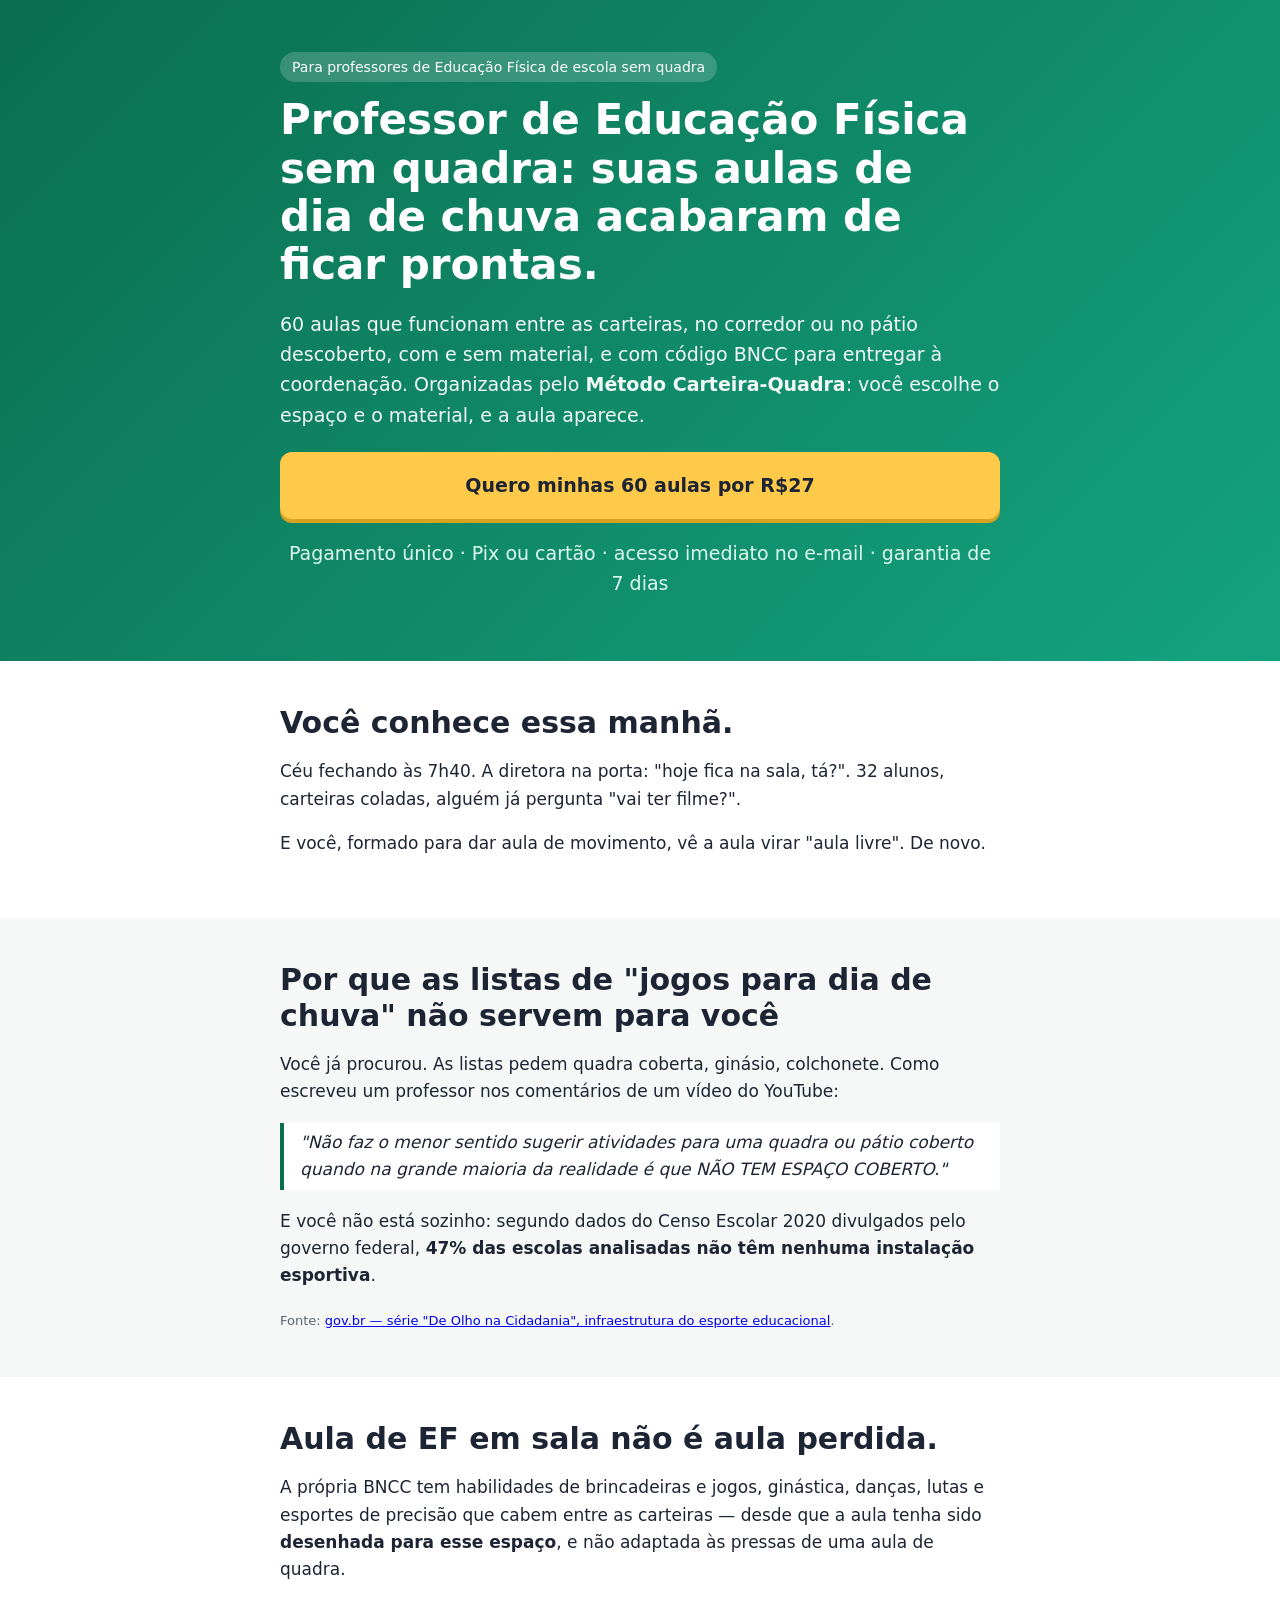
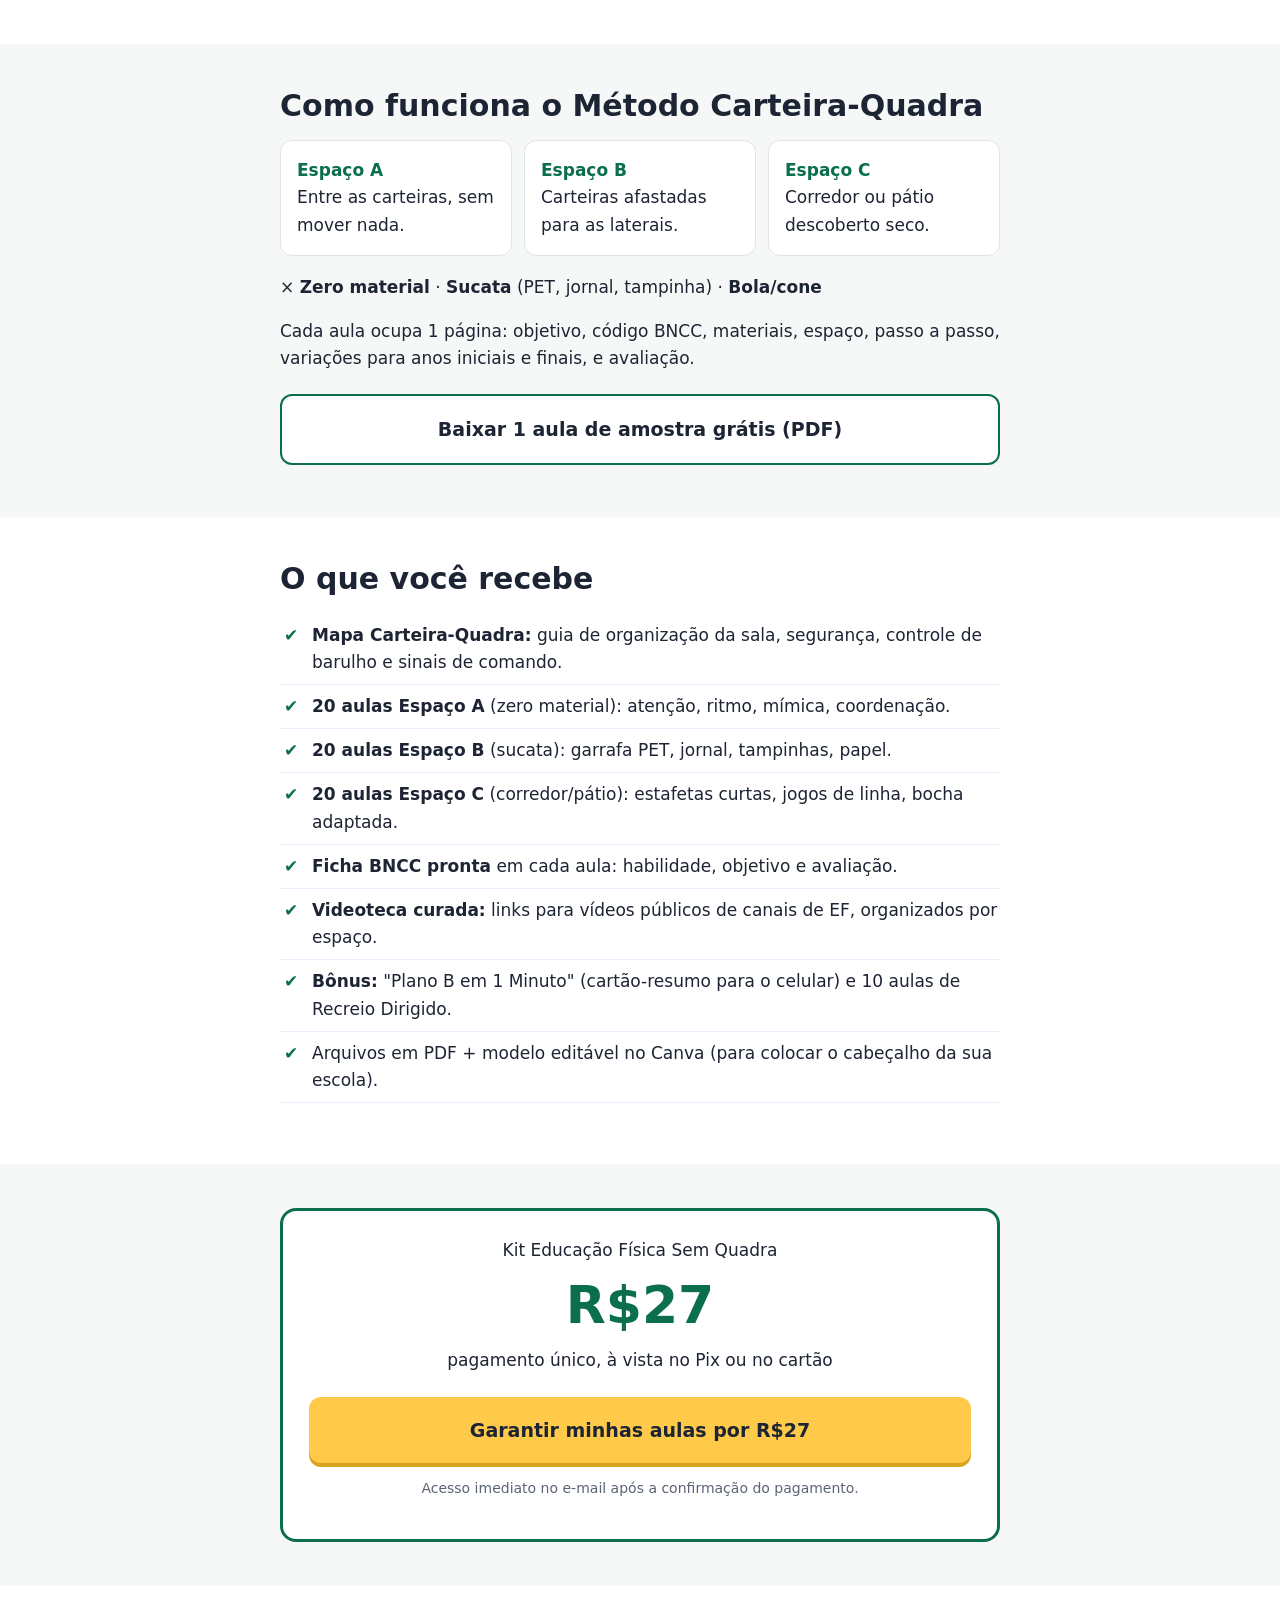
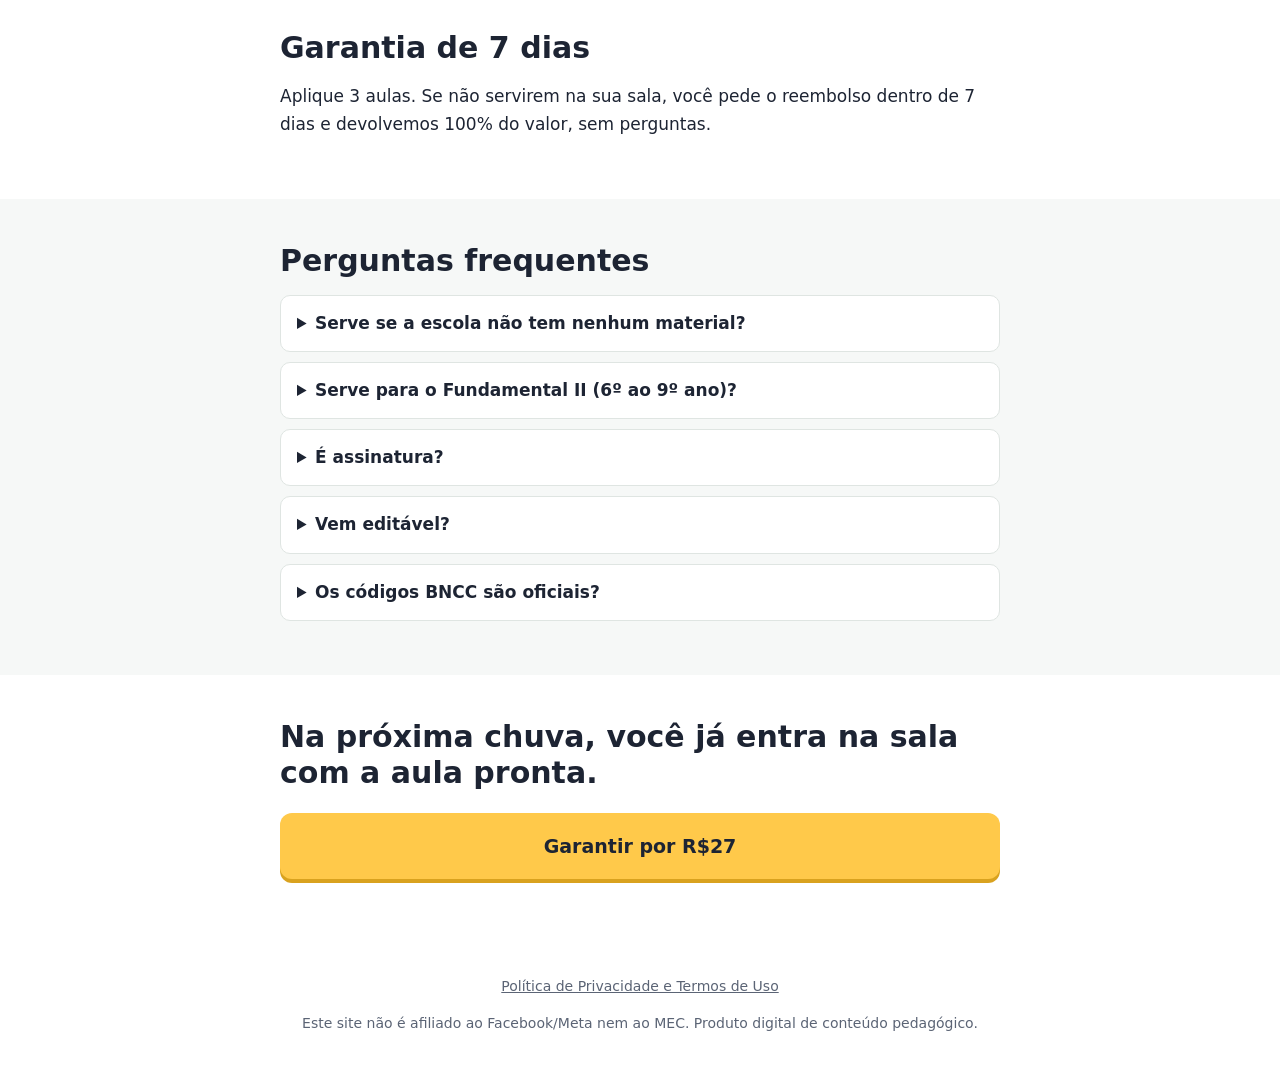
==== index.html @ 14338e85 "Página de vendas EF Sem Quadra" ====
<!doctype html>
<html lang="pt-BR">
<head>
<meta charset="utf-8">
<meta name="viewport" content="width=device-width,initial-scale=1">
<title>Educação Física Sem Quadra — 60 aulas prontas para sala e dia de chuva</title>
<meta name="description" content="Aulas de Educação Física que funcionam entre as carteiras, no corredor ou no pátio, com código BNCC. Método Carteira-Quadra. R$27.">
<meta property="og:title" content="Educação Física Sem Quadra — aulas prontas para dia de chuva">
<meta property="og:description" content="60 aulas que funcionam entre as carteiras, com código BNCC. R$27.">
<link rel="stylesheet" href="assets/style.css">
<!--
  ===== META PIXEL (PLACEHOLDER) =====
  Substitua SEU_PIXEL_ID pelo ID do seu pixel e remova os marcadores de comentário.
<script>
!function(f,b,e,v,n,t,s){if(f.fbq)return;n=f.fbq=function(){n.callMethod?
n.callMethod.apply(n,arguments):n.queue.push(arguments)};if(!f._fbq)f._fbq=n;
n.push=n;n.loaded=!0;n.version='2.0';n.queue=[];t=b.createElement(e);t.async=!0;
t.src=v;s=b.getElementsByTagName(e)[0];s.parentNode.insertBefore(t,s)}(window,
document,'script','https://connect.facebook.net/en_US/fbevents.js');
fbq('init','SEU_PIXEL_ID');fbq('track','PageView');
document.addEventListener('click',function(e){var a=e.target.closest('a.btn');if(a)fbq('track','InitiateCheckout',{value:27,currency:'BRL'});});
</script>
<noscript><img height="1" width="1" style="display:none" src="https://www.facebook.com/tr?id=SEU_PIXEL_ID&ev=PageView&noscript=1"/></noscript>
  ===== FIM META PIXEL =====
-->
</head>
<body>
<!-- CHECKOUT_URL: troque TODOS os href="CHECKOUT_URL" pelo link do checkout (Kiwify/Hotmart) -->
<header class="hero"><div class="w">
<span class="kick">Para professores de Educação Física de escola sem quadra</span>
<h1>Professor de Educação Física sem quadra: suas aulas de dia de chuva acabaram de ficar prontas.</h1>
<p>60 aulas que funcionam entre as carteiras, no corredor ou no pátio descoberto, com e sem material, e com código BNCC para entregar à coordenação. Organizadas pelo <b>Método Carteira-Quadra</b>: você escolhe o espaço e o material, e a aula aparece.</p>
<a class="btn" href="CHECKOUT_URL">Quero minhas 60 aulas por R$27</a>
<p class="note">Pagamento único · Pix ou cartão · acesso imediato no e-mail · garantia de 7 dias</p>
</div></header>

<section><div class="w">
<h2>Você conhece essa manhã.</h2>
<p>Céu fechando às 7h40. A diretora na porta: "hoje fica na sala, tá?". 32 alunos, carteiras coladas, alguém já pergunta "vai ter filme?".</p>
<p>E você, formado para dar aula de movimento, vê a aula virar "aula livre". De novo.</p>
</div></section>

<section class="alt"><div class="w">
<h2>Por que as listas de "jogos para dia de chuva" não servem para você</h2>
<p>Você já procurou. As listas pedem quadra coberta, ginásio, colchonete. Como escreveu um professor nos comentários de um vídeo do YouTube:</p>
<blockquote>"Não faz o menor sentido sugerir atividades para uma quadra ou pátio coberto quando na grande maioria da realidade é que NÃO TEM ESPAÇO COBERTO."</blockquote>
<p>E você não está sozinho: segundo dados do Censo Escolar 2020 divulgados pelo governo federal, <b>47% das escolas analisadas não têm nenhuma instalação esportiva</b>.</p>
<small class="src">Fonte: <a href="https://www.gov.br/mds/pt-br/noticias-e-conteudos/esporte/noticias_esporte/setimo-volume-da-serie-de-olho-na-cidadania-retrata-infraestrutura-do-esporte-educacional" rel="noopener" target="_blank">gov.br — série "De Olho na Cidadania", infraestrutura do esporte educacional</a>.</small>
</div></section>

<section><div class="w">
<h2>Aula de EF em sala não é aula perdida.</h2>
<p>A própria BNCC tem habilidades de brincadeiras e jogos, ginástica, danças, lutas e esportes de precisão que cabem entre as carteiras — desde que a aula tenha sido <b>desenhada para esse espaço</b>, e não adaptada às pressas de uma aula de quadra.</p>
</div></section>

<section class="alt"><div class="w">
<h2>Como funciona o Método Carteira-Quadra</h2>
<div class="grid">
<div class="card"><b>Espaço A</b><br>Entre as carteiras, sem mover nada.</div>
<div class="card"><b>Espaço B</b><br>Carteiras afastadas para as laterais.</div>
<div class="card"><b>Espaço C</b><br>Corredor ou pátio descoberto seco.</div>
</div>
<p style="margin-top:18px">× <b>Zero material</b> · <b>Sucata</b> (PET, jornal, tampinha) · <b>Bola/cone</b></p>
<p>Cada aula ocupa 1 página: objetivo, código BNCC, materiais, espaço, passo a passo, variações para anos iniciais e finais, e avaliação.</p>
<a class="btn" href="assets/amostra-aula-semaforo-silencioso.pdf" style="background:#fff;border:2px solid var(--g);box-shadow:none">Baixar 1 aula de amostra grátis (PDF)</a>
</div></section>

<section><div class="w">
<h2>O que você recebe</h2>
<ul class="chk">
<li><b>Mapa Carteira-Quadra:</b> guia de organização da sala, segurança, controle de barulho e sinais de comando.</li>
<li><b>20 aulas Espaço A</b> (zero material): atenção, ritmo, mímica, coordenação.</li>
<li><b>20 aulas Espaço B</b> (sucata): garrafa PET, jornal, tampinhas, papel.</li>
<li><b>20 aulas Espaço C</b> (corredor/pátio): estafetas curtas, jogos de linha, bocha adaptada.</li>
<li><b>Ficha BNCC pronta</b> em cada aula: habilidade, objetivo e avaliação.</li>
<li><b>Videoteca curada:</b> links para vídeos públicos de canais de EF, organizados por espaço.</li>
<li><b>Bônus:</b> "Plano B em 1 Minuto" (cartão-resumo para o celular) e 10 aulas de Recreio Dirigido.</li>
<li>Arquivos em PDF + modelo editável no Canva (para colocar o cabeçalho da sua escola).</li>
</ul>
</div></section>

<section class="alt"><div class="w">
<div class="price">
<p style="margin:0">Kit Educação Física Sem Quadra</p>
<div class="v">R$27</div>
<p style="margin:0">pagamento único, à vista no Pix ou no cartão</p>
<a class="btn" href="CHECKOUT_URL">Garantir minhas aulas por R$27</a>
<p class="note">Acesso imediato no e-mail após a confirmação do pagamento.</p>
</div>
</div></section>

<section><div class="w">
<h2>Garantia de 7 dias</h2>
<p>Aplique 3 aulas. Se não servirem na sua sala, você pede o reembolso dentro de 7 dias e devolvemos 100% do valor, sem perguntas.</p>
</div></section>

<section class="alt"><div class="w">
<h2>Perguntas frequentes</h2>
<details><summary>Serve se a escola não tem nenhum material?</summary><p>Sim. Há aulas classificadas como "zero material".</p></details>
<details><summary>Serve para o Fundamental II (6º ao 9º ano)?</summary><p>Sim. As aulas vão do 1º ao 9º ano, com variações para anos iniciais e finais.</p></details>
<details><summary>É assinatura?</summary><p>Não. Pagamento único de R$27.</p></details>
<details><summary>Vem editável?</summary><p>Sim, com modelo editável no Canva.</p></details>
<details><summary>Os códigos BNCC são oficiais?</summary><p>Sim, os códigos e textos das habilidades seguem a BNCC publicada pelo MEC. A escolha da habilidade para cada aula é uma sugestão pedagógica que você pode ajustar ao seu planejamento.</p></details>
</div></section>

<section><div class="w">
<h2>Na próxima chuva, você já entra na sala com a aula pronta.</h2>
<a class="btn" href="CHECKOUT_URL">Garantir por R$27</a>
</div></section>

<footer><div class="w">
<p><a href="privacidade.html">Política de Privacidade e Termos de Uso</a></p>
<p>Este site não é afiliado ao Facebook/Meta nem ao MEC. Produto digital de conteúdo pedagógico.</p>
</div></footer>
</body>
</html>
---- assets/style.css ----
:root{--g:#0b6e4f;--g2:#14a37f;--y:#ffc94a;--t:#1d2433;--m:#5b6475;--bg:#f6f8f7}
*{box-sizing:border-box}body{margin:0;font:17px/1.6 system-ui,-apple-system,"Segoe UI",Roboto,sans-serif;color:var(--t);background:#fff}
.w{max-width:760px;margin:0 auto;padding:0 20px}section{padding:44px 0}section.alt{background:var(--bg)}
h1{font-size:clamp(28px,6vw,42px);line-height:1.15;margin:0 0 16px}h2{font-size:clamp(23px,4.5vw,30px);line-height:1.2;margin:0 0 16px}
.hero{background:linear-gradient(135deg,var(--g),var(--g2));color:#fff;padding:52px 0 44px}.hero p{font-size:19px;opacity:.95}
.kick{display:inline-block;background:rgba(255,255,255,.18);border-radius:20px;padding:4px 12px;font-size:14px;margin-bottom:14px}
.btn{display:block;text-align:center;background:var(--y);color:#1d2433;font-weight:800;font-size:19px;padding:18px 20px;border-radius:12px;text-decoration:none;box-shadow:0 4px 0 #d9a21f;margin:22px 0 8px}
.btn:active{transform:translateY(2px);box-shadow:0 2px 0 #d9a21f}.note{font-size:14px;color:var(--m);text-align:center}.hero .note{color:#e8fff6}
blockquote{border-left:4px solid var(--g);margin:18px 0;padding:6px 16px;background:#fff;font-style:italic}
.grid{display:grid;gap:12px;grid-template-columns:1fr}@media(min-width:620px){.grid{grid-template-columns:repeat(3,1fr)}}
.card{background:#fff;border:1px solid #dfe5e2;border-radius:12px;padding:16px}.card b{color:var(--g)}
ul.chk{list-style:none;padding:0}ul.chk li{padding:8px 0 8px 32px;position:relative;border-bottom:1px solid #eef}ul.chk li:before{content:"✔";position:absolute;left:4px;color:var(--g);font-weight:800}
.price{text-align:center;background:#fff;border:3px solid var(--g);border-radius:16px;padding:26px}.price .v{font-size:52px;font-weight:900;color:var(--g)}
details{background:#fff;border:1px solid #dfe5e2;border-radius:10px;padding:14px 16px;margin:10px 0}summary{font-weight:700;cursor:pointer}
footer{padding:30px 0;font-size:14px;color:var(--m);text-align:center}footer a{color:var(--m)}small.src{color:var(--m);font-size:13px}
.legal h2{margin-top:28px;font-size:22px}
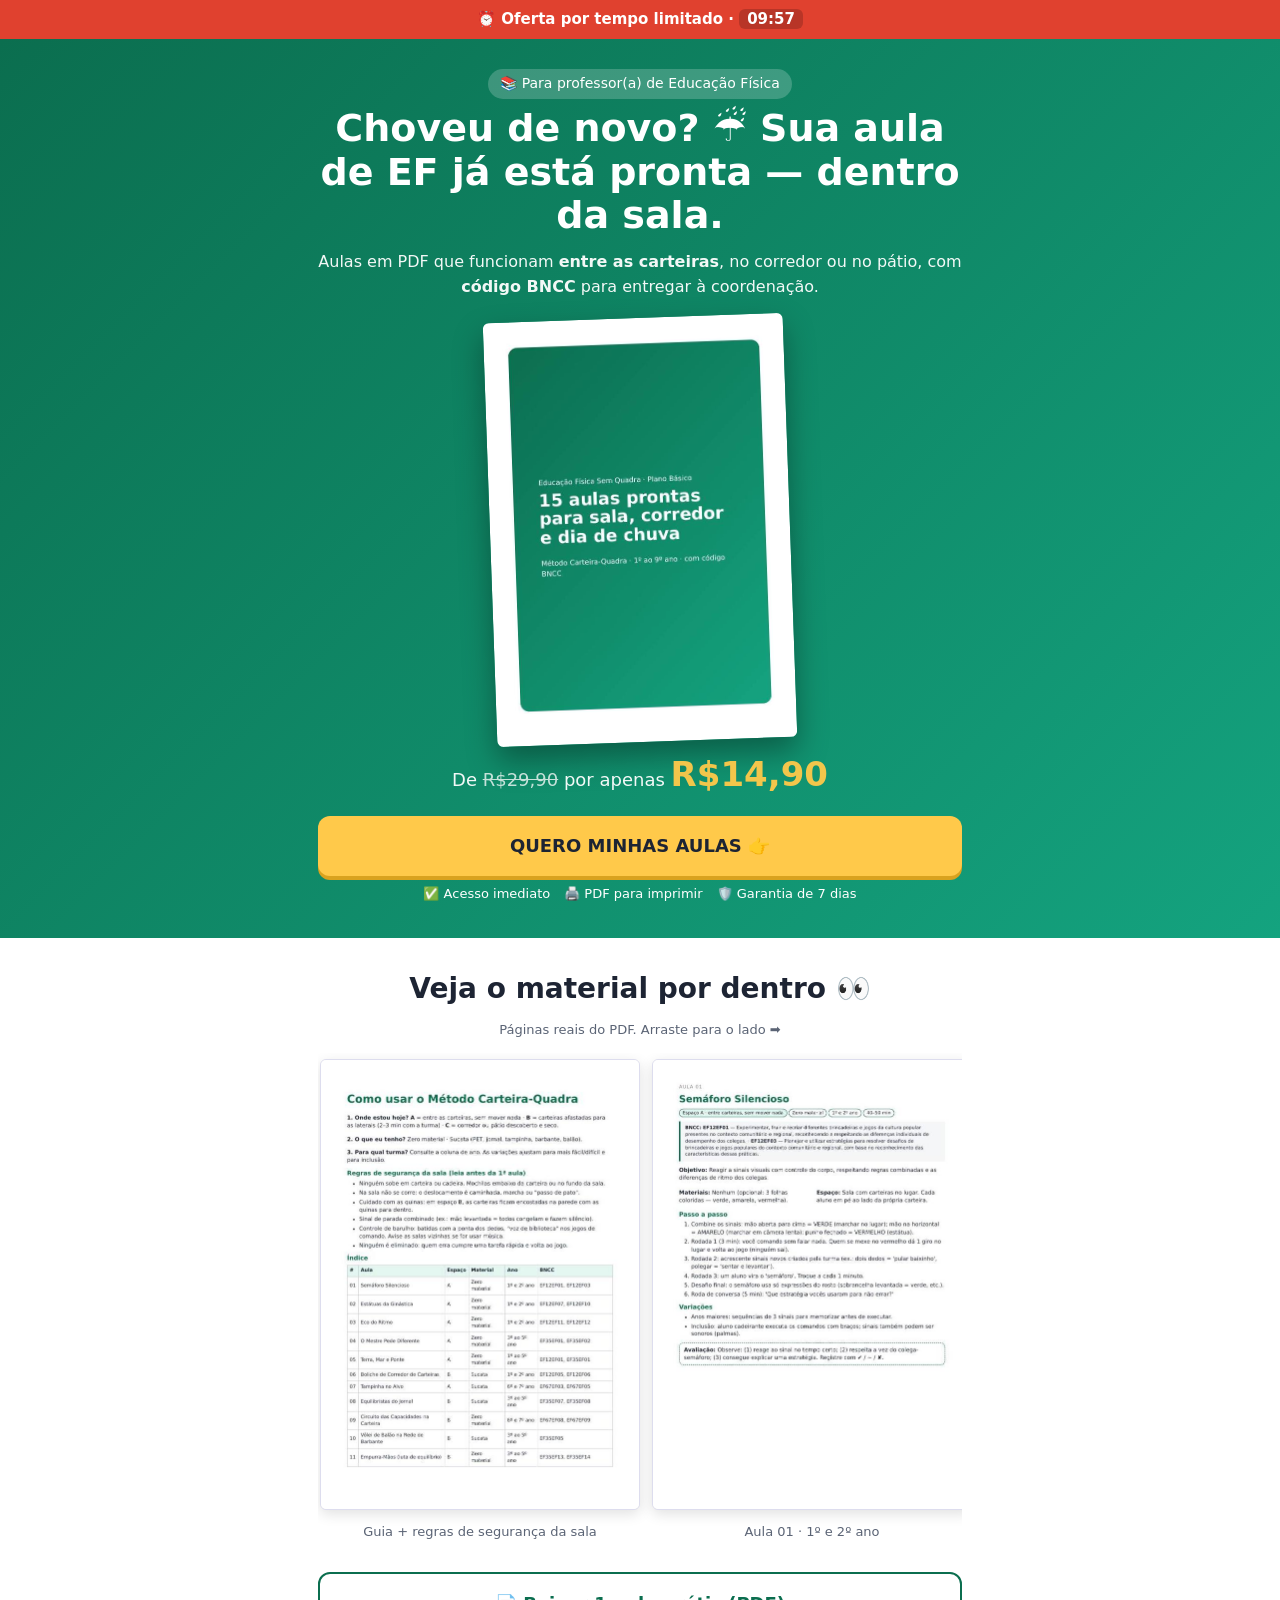
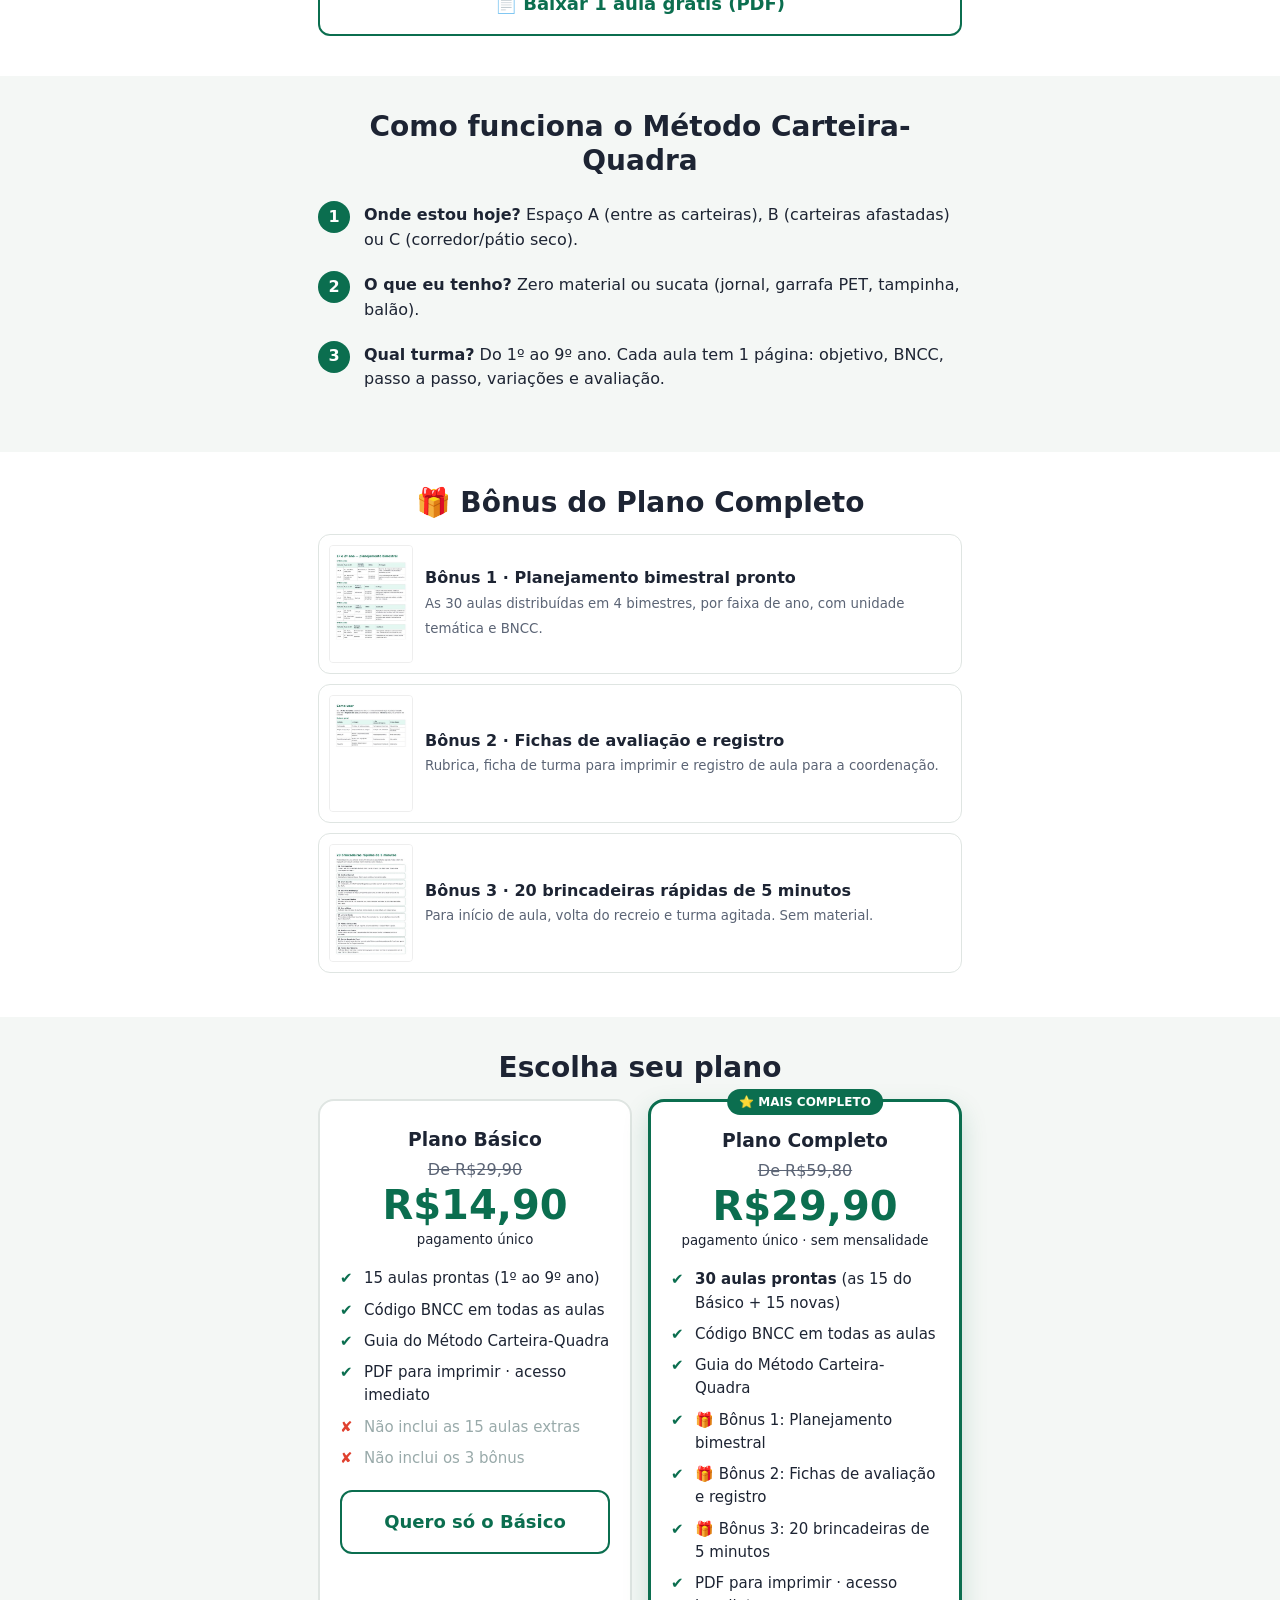
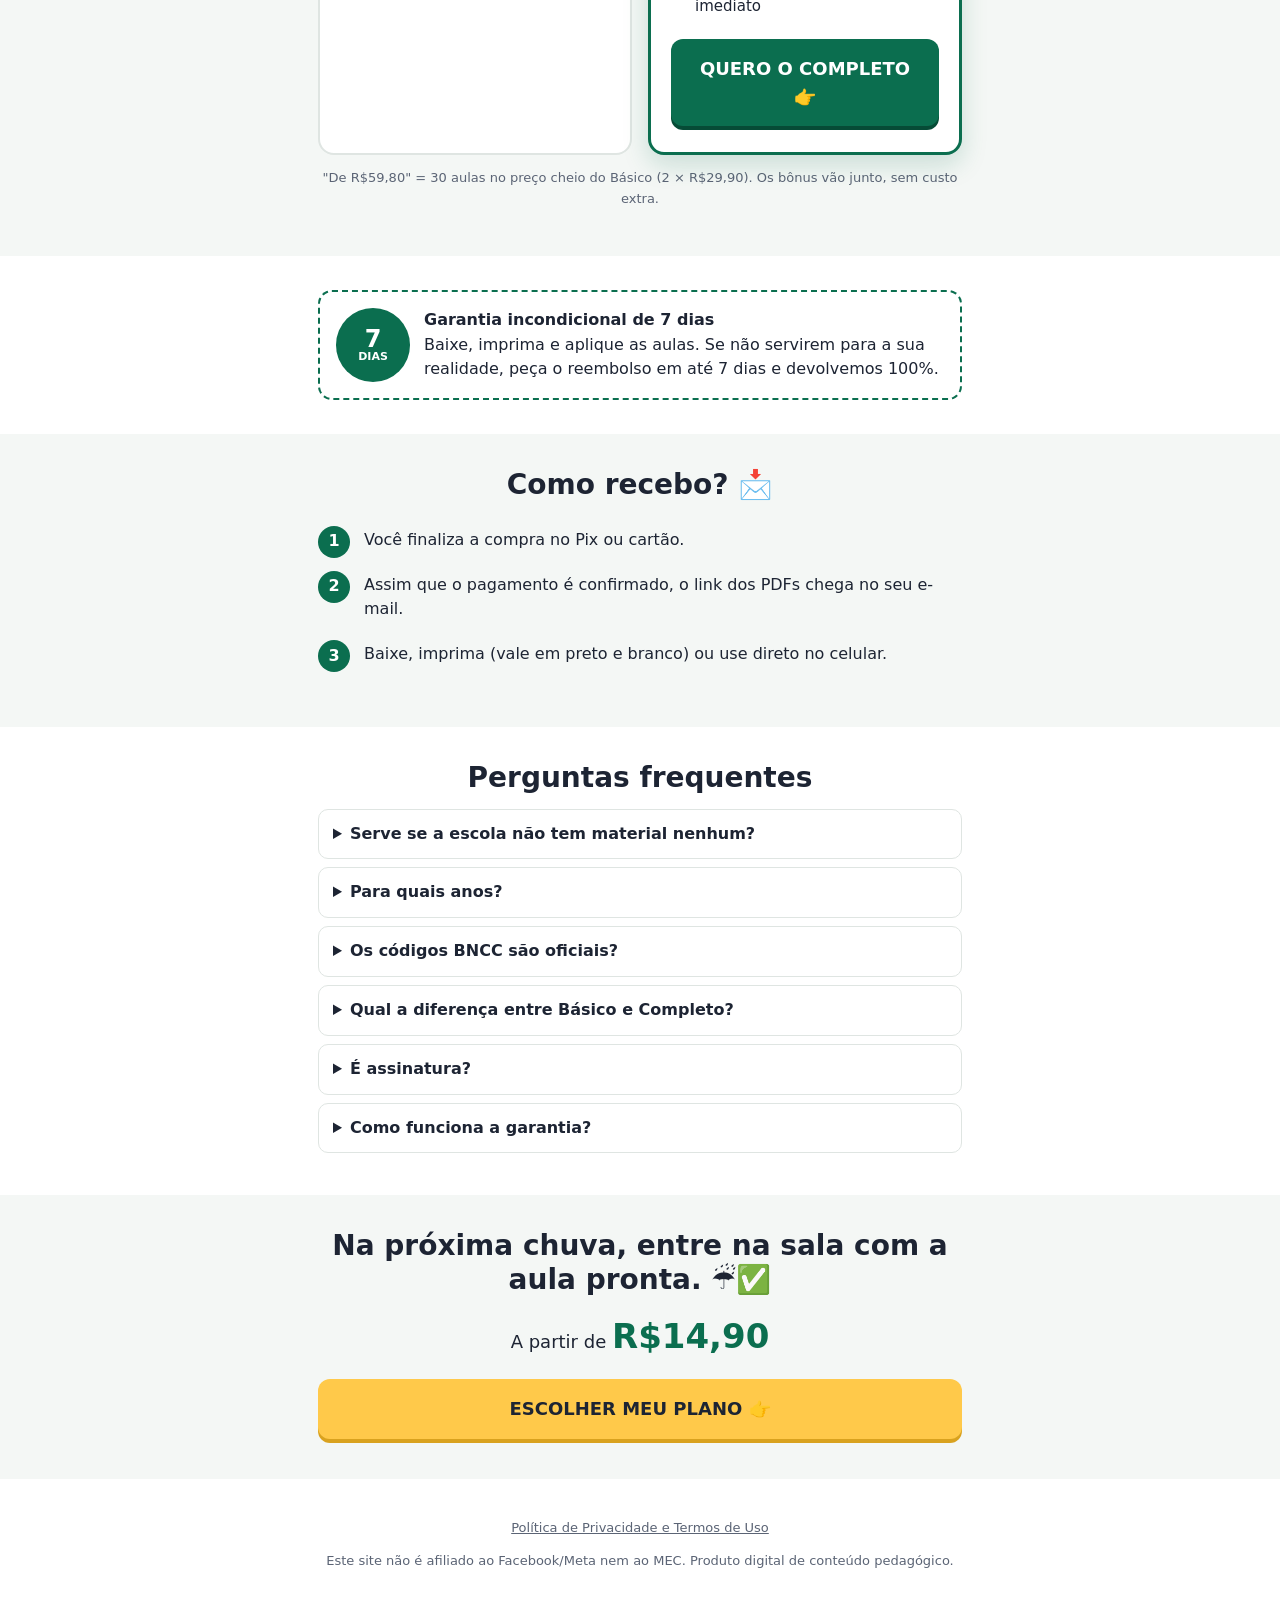
==== commit a055bdce: "Remodelagem: 2 planos, prévias do PDF, contador, bônus" ====
--- a/index.html
+++ b/index.html
@@ -3,14 +3,14 @@
 <head>
 <meta charset="utf-8">
 <meta name="viewport" content="width=device-width,initial-scale=1">
-<title>Educação Física Sem Quadra — 60 aulas prontas para sala e dia de chuva</title>
-<meta name="description" content="Aulas de Educação Física que funcionam entre as carteiras, no corredor ou no pátio, com código BNCC. Método Carteira-Quadra. R$27.">
-<meta property="og:title" content="Educação Física Sem Quadra — aulas prontas para dia de chuva">
-<meta property="og:description" content="60 aulas que funcionam entre as carteiras, com código BNCC. R$27.">
+<title>Educação Física Sem Quadra — aulas prontas para sala e dia de chuva | a partir de R$14,90</title>
+<meta name="description" content="Aulas de Educação Física prontas para dar dentro da sala, no corredor ou no pátio, com código BNCC. PDF para imprimir. A partir de R$14,90.">
+<meta property="og:title" content="Professor(a) de EF, choveu de novo? Aulas prontas para a sala ☔">
+<meta property="og:image" content="assets/prev/capa-basico-01.jpg">
+<link rel="preload" as="image" href="assets/prev/capa-basico-01.jpg">
 <link rel="stylesheet" href="assets/style.css">
 <!--
-  ===== META PIXEL (PLACEHOLDER) =====
-  Substitua SEU_PIXEL_ID pelo ID do seu pixel e remova os marcadores de comentário.
+  ===== META PIXEL (PLACEHOLDER) — troque SEU_PIXEL_ID e remova os comentários =====
 <script>
 !function(f,b,e,v,n,t,s){if(f.fbq)return;n=f.fbq=function(){n.callMethod?
 n.callMethod.apply(n,arguments):n.queue.push(arguments)};if(!f._fbq)f._fbq=n;
@@ -18,99 +18,127 @@
 t.src=v;s=b.getElementsByTagName(e)[0];s.parentNode.insertBefore(t,s)}(window,
 document,'script','https://connect.facebook.net/en_US/fbevents.js');
 fbq('init','SEU_PIXEL_ID');fbq('track','PageView');
-document.addEventListener('click',function(e){var a=e.target.closest('a.btn');if(a)fbq('track','InitiateCheckout',{value:27,currency:'BRL'});});
+document.addEventListener('click',function(e){var a=e.target.closest('a[data-plan]');if(a)fbq('track','InitiateCheckout',{value:+a.dataset.value,currency:'BRL',content_name:a.dataset.plan});});
 </script>
 <noscript><img height="1" width="1" style="display:none" src="https://www.facebook.com/tr?id=SEU_PIXEL_ID&ev=PageView&noscript=1"/></noscript>
-  ===== FIM META PIXEL =====
 -->
 </head>
 <body>
-<!-- CHECKOUT_URL: troque TODOS os href="CHECKOUT_URL" pelo link do checkout (Kiwify/Hotmart) -->
+<!-- Troque CHECKOUT_URL_BASICO e CHECKOUT_URL_COMPLETO pelos links do checkout (Kiwify/Hotmart). -->
+<div class="bar">⏰ Oferta por tempo limitado · <b id="cd">10:00</b></div>
+
 <header class="hero"><div class="w">
-<span class="kick">Para professores de Educação Física de escola sem quadra</span>
-<h1>Professor de Educação Física sem quadra: suas aulas de dia de chuva acabaram de ficar prontas.</h1>
-<p>60 aulas que funcionam entre as carteiras, no corredor ou no pátio descoberto, com e sem material, e com código BNCC para entregar à coordenação. Organizadas pelo <b>Método Carteira-Quadra</b>: você escolhe o espaço e o material, e a aula aparece.</p>
-<a class="btn" href="CHECKOUT_URL">Quero minhas 60 aulas por R$27</a>
-<p class="note">Pagamento único · Pix ou cartão · acesso imediato no e-mail · garantia de 7 dias</p>
+<span class="pill">📚 Para professor(a) de Educação Física</span>
+<h1>Choveu de novo? ☔ Sua aula de EF já está pronta — dentro da sala.</h1>
+<p>Aulas em PDF que funcionam <b>entre as carteiras</b>, no corredor ou no pátio, com <b>código BNCC</b> para entregar à coordenação.</p>
+<img class="mock" src="assets/prev/capa-basico-01.jpg" width="300" height="424" alt="Capa do Plano Básico: 15 aulas">
+<p class="dp">De <s>R$29,90</s> por apenas <b>R$14,90</b></p>
+<a class="btn" href="#planos">QUERO MINHAS AULAS 👉</a>
+<div class="trust"><span>✅ Acesso imediato</span><span>🖨️ PDF para imprimir</span><span>🛡️ Garantia de 7 dias</span></div>
 </div></header>
 
 <section><div class="w">
-<h2>Você conhece essa manhã.</h2>
-<p>Céu fechando às 7h40. A diretora na porta: "hoje fica na sala, tá?". 32 alunos, carteiras coladas, alguém já pergunta "vai ter filme?".</p>
-<p>E você, formado para dar aula de movimento, vê a aula virar "aula livre". De novo.</p>
-</div></section>
-
-<section class="alt"><div class="w">
-<h2>Por que as listas de "jogos para dia de chuva" não servem para você</h2>
-<p>Você já procurou. As listas pedem quadra coberta, ginásio, colchonete. Como escreveu um professor nos comentários de um vídeo do YouTube:</p>
-<blockquote>"Não faz o menor sentido sugerir atividades para uma quadra ou pátio coberto quando na grande maioria da realidade é que NÃO TEM ESPAÇO COBERTO."</blockquote>
-<p>E você não está sozinho: segundo dados do Censo Escolar 2020 divulgados pelo governo federal, <b>47% das escolas analisadas não têm nenhuma instalação esportiva</b>.</p>
-<small class="src">Fonte: <a href="https://www.gov.br/mds/pt-br/noticias-e-conteudos/esporte/noticias_esporte/setimo-volume-da-serie-de-olho-na-cidadania-retrata-infraestrutura-do-esporte-educacional" rel="noopener" target="_blank">gov.br — série "De Olho na Cidadania", infraestrutura do esporte educacional</a>.</small>
-</div></section>
-
-<section><div class="w">
-<h2>Aula de EF em sala não é aula perdida.</h2>
-<p>A própria BNCC tem habilidades de brincadeiras e jogos, ginástica, danças, lutas e esportes de precisão que cabem entre as carteiras — desde que a aula tenha sido <b>desenhada para esse espaço</b>, e não adaptada às pressas de uma aula de quadra.</p>
+<h2>Veja o material por dentro 👀</h2>
+<p class="note">Páginas reais do PDF. Arraste para o lado ➡️</p>
+<div class="flip">
+<figure><img loading="lazy" src="assets/prev/guia-02.jpg" alt="Guia do Método Carteira-Quadra"><figcaption>Guia + regras de segurança da sala</figcaption></figure>
+<figure><img loading="lazy" src="assets/prev/aula-04.jpg" alt="Aula Semáforo Silencioso"><figcaption>Aula 01 · 1º e 2º ano</figcaption></figure>
+<figure><img loading="lazy" src="assets/prev/aula-20.jpg" alt="Aula Mamba"><figcaption>Aula 17 · 3º ao 5º ano</figcaption></figure>
+<figure><img loading="lazy" src="assets/prev/aula-26.jpg" alt="Aula Ginga e Esquiva"><figcaption>Aula 23 · 6º e 7º ano</figcaption></figure>
+<figure><img loading="lazy" src="assets/prev/aula-29.jpg" alt="Aula Forró de Dois Tempos"><figcaption>Aula 26 · 8º e 9º ano</figcaption></figure>
+</div>
+<a class="btn o" href="assets/amostra-aula-gratis.pdf">📄 Baixar 1 aula grátis (PDF)</a>
 </div></section>
 
 <section class="alt"><div class="w">
 <h2>Como funciona o Método Carteira-Quadra</h2>
-<div class="grid">
-<div class="card"><b>Espaço A</b><br>Entre as carteiras, sem mover nada.</div>
-<div class="card"><b>Espaço B</b><br>Carteiras afastadas para as laterais.</div>
-<div class="card"><b>Espaço C</b><br>Corredor ou pátio descoberto seco.</div>
-</div>
-<p style="margin-top:18px">× <b>Zero material</b> · <b>Sucata</b> (PET, jornal, tampinha) · <b>Bola/cone</b></p>
-<p>Cada aula ocupa 1 página: objetivo, código BNCC, materiais, espaço, passo a passo, variações para anos iniciais e finais, e avaliação.</p>
-<a class="btn" href="assets/amostra-aula-semaforo-silencioso.pdf" style="background:#fff;border:2px solid var(--g);box-shadow:none">Baixar 1 aula de amostra grátis (PDF)</a>
+<ol class="steps">
+<li><b>Onde estou hoje?</b> Espaço A (entre as carteiras), B (carteiras afastadas) ou C (corredor/pátio seco).</li>
+<li><b>O que eu tenho?</b> Zero material ou sucata (jornal, garrafa PET, tampinha, balão).</li>
+<li><b>Qual turma?</b> Do 1º ao 9º ano. Cada aula tem 1 página: objetivo, BNCC, passo a passo, variações e avaliação.</li>
+</ol>
 </div></section>
 
 <section><div class="w">
-<h2>O que você recebe</h2>
-<ul class="chk">
-<li><b>Mapa Carteira-Quadra:</b> guia de organização da sala, segurança, controle de barulho e sinais de comando.</li>
-<li><b>20 aulas Espaço A</b> (zero material): atenção, ritmo, mímica, coordenação.</li>
-<li><b>20 aulas Espaço B</b> (sucata): garrafa PET, jornal, tampinhas, papel.</li>
-<li><b>20 aulas Espaço C</b> (corredor/pátio): estafetas curtas, jogos de linha, bocha adaptada.</li>
-<li><b>Ficha BNCC pronta</b> em cada aula: habilidade, objetivo e avaliação.</li>
-<li><b>Videoteca curada:</b> links para vídeos públicos de canais de EF, organizados por espaço.</li>
-<li><b>Bônus:</b> "Plano B em 1 Minuto" (cartão-resumo para o celular) e 10 aulas de Recreio Dirigido.</li>
-<li>Arquivos em PDF + modelo editável no Canva (para colocar o cabeçalho da sua escola).</li>
+<h2>🎁 Bônus do Plano Completo</h2>
+<div class="bon"><img loading="lazy" src="assets/prev/b1-3.jpg" alt=""><div><b>Bônus 1 · Planejamento bimestral pronto</b><br><small>As 30 aulas distribuídas em 4 bimestres, por faixa de ano, com unidade temática e BNCC.</small></div></div>
+<div class="bon"><img loading="lazy" src="assets/prev/b2-2.jpg" alt=""><div><b>Bônus 2 · Fichas de avaliação e registro</b><br><small>Rubrica, ficha de turma para imprimir e registro de aula para a coordenação.</small></div></div>
+<div class="bon"><img loading="lazy" src="assets/prev/b3-2.jpg" alt=""><div><b>Bônus 3 · 20 brincadeiras rápidas de 5 minutos</b><br><small>Para início de aula, volta do recreio e turma agitada. Sem material.</small></div></div>
+</div></section>
+
+<section class="alt" id="planos"><div class="w">
+<h2>Escolha seu plano</h2>
+<div class="plans">
+<div class="plan">
+<h3>Plano Básico</h3>
+<div class="price"><s>De R$29,90</s><div class="v">R$14,90</div><small>pagamento único</small></div>
+<ul>
+<li>15 aulas prontas (1º ao 9º ano)</li>
+<li>Código BNCC em todas as aulas</li>
+<li>Guia do Método Carteira-Quadra</li>
+<li>PDF para imprimir · acesso imediato</li>
+<li class="no">Não inclui as 15 aulas extras</li>
+<li class="no">Não inclui os 3 bônus</li>
 </ul>
+<a class="btn o" data-plan="basico" data-value="14.90" href="CHECKOUT_URL_BASICO">Quero só o Básico</a>
+</div>
+<div class="plan best">
+<span class="tagb">⭐ MAIS COMPLETO</span>
+<h3>Plano Completo</h3>
+<div class="price"><s>De R$59,80</s><div class="v">R$29,90</div><small>pagamento único · sem mensalidade</small></div>
+<ul>
+<li><b>30 aulas prontas</b> (as 15 do Básico + 15 novas)</li>
+<li>Código BNCC em todas as aulas</li>
+<li>Guia do Método Carteira-Quadra</li>
+<li>🎁 Bônus 1: Planejamento bimestral</li>
+<li>🎁 Bônus 2: Fichas de avaliação e registro</li>
+<li>🎁 Bônus 3: 20 brincadeiras de 5 minutos</li>
+<li>PDF para imprimir · acesso imediato</li>
+</ul>
+<a class="btn g" data-plan="completo" data-value="29.90" href="CHECKOUT_URL_COMPLETO">QUERO O COMPLETO 👉</a>
+</div>
+</div>
+<p class="note">"De R$59,80" = 30 aulas no preço cheio do Básico (2 × R$29,90). Os bônus vão junto, sem custo extra.</p>
+</div></section>
+
+<section><div class="w">
+<div class="gar"><div class="seal">7<small>DIAS</small></div><div><b>Garantia incondicional de 7 dias</b><br>Baixe, imprima e aplique as aulas. Se não servirem para a sua realidade, peça o reembolso em até 7 dias e devolvemos 100%.</div></div>
 </div></section>
 
 <section class="alt"><div class="w">
-<div class="price">
-<p style="margin:0">Kit Educação Física Sem Quadra</p>
-<div class="v">R$27</div>
-<p style="margin:0">pagamento único, à vista no Pix ou no cartão</p>
-<a class="btn" href="CHECKOUT_URL">Garantir minhas aulas por R$27</a>
-<p class="note">Acesso imediato no e-mail após a confirmação do pagamento.</p>
-</div>
+<h2>Como recebo? 📩</h2>
+<ol class="steps">
+<li>Você finaliza a compra no Pix ou cartão.</li>
+<li>Assim que o pagamento é confirmado, o link dos PDFs chega no seu e-mail.</li>
+<li>Baixe, imprima (vale em preto e branco) ou use direto no celular.</li>
+</ol>
 </div></section>
 
 <section><div class="w">
-<h2>Garantia de 7 dias</h2>
-<p>Aplique 3 aulas. Se não servirem na sua sala, você pede o reembolso dentro de 7 dias e devolvemos 100% do valor, sem perguntas.</p>
+<h2>Perguntas frequentes</h2>
+<details><summary>Serve se a escola não tem material nenhum?</summary><p>Sim. Várias aulas são "zero material" e as outras usam sucata (jornal, garrafa PET, tampinha, balão).</p></details>
+<details><summary>Para quais anos?</summary><p>Do 1º ao 9º ano do Ensino Fundamental. O índice mostra o ano de cada aula.</p></details>
+<details><summary>Os códigos BNCC são oficiais?</summary><p>Sim. Os códigos e textos das habilidades são os da BNCC publicada pelo MEC. A escolha da habilidade para cada aula é uma sugestão pedagógica que você pode ajustar.</p></details>
+<details><summary>Qual a diferença entre Básico e Completo?</summary><p>O Básico tem 15 aulas. O Completo tem 30 aulas e os 3 bônus (planejamento bimestral, fichas de avaliação e 20 brincadeiras de 5 minutos).</p></details>
+<details><summary>É assinatura?</summary><p>Não. Pagamento único.</p></details>
+<details><summary>Como funciona a garantia?</summary><p>Você tem 7 dias para pedir o reembolso integral pela plataforma de pagamento ou pelo e-mail de suporte.</p></details>
 </div></section>
 
 <section class="alt"><div class="w">
-<h2>Perguntas frequentes</h2>
-<details><summary>Serve se a escola não tem nenhum material?</summary><p>Sim. Há aulas classificadas como "zero material".</p></details>
-<details><summary>Serve para o Fundamental II (6º ao 9º ano)?</summary><p>Sim. As aulas vão do 1º ao 9º ano, com variações para anos iniciais e finais.</p></details>
-<details><summary>É assinatura?</summary><p>Não. Pagamento único de R$27.</p></details>
-<details><summary>Vem editável?</summary><p>Sim, com modelo editável no Canva.</p></details>
-<details><summary>Os códigos BNCC são oficiais?</summary><p>Sim, os códigos e textos das habilidades seguem a BNCC publicada pelo MEC. A escolha da habilidade para cada aula é uma sugestão pedagógica que você pode ajustar ao seu planejamento.</p></details>
-</div></section>
-
-<section><div class="w">
-<h2>Na próxima chuva, você já entra na sala com a aula pronta.</h2>
-<a class="btn" href="CHECKOUT_URL">Garantir por R$27</a>
+<h2>Na próxima chuva, entre na sala com a aula pronta. ☔✅</h2>
+<p class="dp" style="text-align:center">A partir de <b style="color:var(--g)">R$14,90</b></p>
+<a class="btn" href="#planos">ESCOLHER MEU PLANO 👉</a>
 </div></section>
 
 <footer><div class="w">
 <p><a href="privacidade.html">Política de Privacidade e Termos de Uso</a></p>
 <p>Este site não é afiliado ao Facebook/Meta nem ao MEC. Produto digital de conteúdo pedagógico.</p>
 </div></footer>
+<script>
+// Contador evergreen por visitante (10 min). Não altera preço; só mostra "oferta por tempo limitado".
+(function(){var k='efsq_t0',t0=+localStorage.getItem(k);if(!t0){t0=Date.now();localStorage.setItem(k,t0);}
+var el=document.getElementById('cd');function tick(){var r=Math.max(0,600000-(Date.now()-t0));
+var m=Math.floor(r/60000),s=Math.floor(r%60000/1000);el.textContent=(m<10?'0':'')+m+':'+(s<10?'0':'')+s;if(r>0)setTimeout(tick,1000);}tick();})();
+</script>
 </body>
 </html>
--- a/assets/style.css
+++ b/assets/style.css
@@ -1,16 +1,27 @@
-:root{--g:#0b6e4f;--g2:#14a37f;--y:#ffc94a;--t:#1d2433;--m:#5b6475;--bg:#f6f8f7}
-*{box-sizing:border-box}body{margin:0;font:17px/1.6 system-ui,-apple-system,"Segoe UI",Roboto,sans-serif;color:var(--t);background:#fff}
-.w{max-width:760px;margin:0 auto;padding:0 20px}section{padding:44px 0}section.alt{background:var(--bg)}
-h1{font-size:clamp(28px,6vw,42px);line-height:1.15;margin:0 0 16px}h2{font-size:clamp(23px,4.5vw,30px);line-height:1.2;margin:0 0 16px}
-.hero{background:linear-gradient(135deg,var(--g),var(--g2));color:#fff;padding:52px 0 44px}.hero p{font-size:19px;opacity:.95}
-.kick{display:inline-block;background:rgba(255,255,255,.18);border-radius:20px;padding:4px 12px;font-size:14px;margin-bottom:14px}
-.btn{display:block;text-align:center;background:var(--y);color:#1d2433;font-weight:800;font-size:19px;padding:18px 20px;border-radius:12px;text-decoration:none;box-shadow:0 4px 0 #d9a21f;margin:22px 0 8px}
-.btn:active{transform:translateY(2px);box-shadow:0 2px 0 #d9a21f}.note{font-size:14px;color:var(--m);text-align:center}.hero .note{color:#e8fff6}
-blockquote{border-left:4px solid var(--g);margin:18px 0;padding:6px 16px;background:#fff;font-style:italic}
-.grid{display:grid;gap:12px;grid-template-columns:1fr}@media(min-width:620px){.grid{grid-template-columns:repeat(3,1fr)}}
-.card{background:#fff;border:1px solid #dfe5e2;border-radius:12px;padding:16px}.card b{color:var(--g)}
-ul.chk{list-style:none;padding:0}ul.chk li{padding:8px 0 8px 32px;position:relative;border-bottom:1px solid #eef}ul.chk li:before{content:"✔";position:absolute;left:4px;color:var(--g);font-weight:800}
-.price{text-align:center;background:#fff;border:3px solid var(--g);border-radius:16px;padding:26px}.price .v{font-size:52px;font-weight:900;color:var(--g)}
-details{background:#fff;border:1px solid #dfe5e2;border-radius:10px;padding:14px 16px;margin:10px 0}summary{font-weight:700;cursor:pointer}
-footer{padding:30px 0;font-size:14px;color:var(--m);text-align:center}footer a{color:var(--m)}small.src{color:var(--m);font-size:13px}
-.legal h2{margin-top:28px;font-size:22px}
+:root{--g:#0b6e4f;--g2:#14a37f;--y:#ffc94a;--r:#e0412f;--t:#1d2433;--m:#5b6475;--bg:#f4f7f5}
+*{box-sizing:border-box}body{margin:0;font:16px/1.55 system-ui,-apple-system,"Segoe UI",Roboto,sans-serif;color:var(--t);background:#fff}
+.w{max-width:680px;margin:0 auto;padding:0 18px}section{padding:34px 0}section.alt{background:var(--bg)}
+h1{font-size:clamp(26px,6.4vw,38px);line-height:1.15;margin:8px 0 12px}h2{font-size:clamp(22px,5vw,28px);line-height:1.2;margin:0 0 14px;text-align:center}
+.bar{position:sticky;top:0;z-index:9;background:var(--r);color:#fff;text-align:center;font-weight:700;padding:8px;font-size:15px}.bar b{font-variant-numeric:tabular-nums;background:rgba(0,0,0,.18);padding:1px 8px;border-radius:6px}
+.hero{background:linear-gradient(135deg,var(--g),var(--g2));color:#fff;padding:30px 0 34px;text-align:center}.hero p{opacity:.95;margin:6px 0}
+.pill{display:inline-block;background:rgba(255,255,255,.2);border-radius:20px;padding:4px 12px;font-size:14px}
+.mock{width:min(300px,78%);margin:18px auto 6px;display:block;border-radius:6px;box-shadow:0 14px 30px rgba(0,0,0,.35);transform:rotate(-2deg)}
+.dp{margin:10px 0 0;font-size:18px}.dp s{opacity:.8}.dp b{font-size:34px;color:var(--y)}
+.btn{display:block;text-align:center;background:var(--y);color:#1d2433;font-weight:800;font-size:18px;padding:16px 18px;border-radius:12px;text-decoration:none;box-shadow:0 4px 0 #d9a21f;margin:16px 0 6px}
+.btn.g{background:var(--g);color:#fff;box-shadow:0 4px 0 #064b36}.btn.o{background:#fff;border:2px solid var(--g);color:var(--g);box-shadow:none}
+.note{font-size:13px;color:var(--m);text-align:center}.hero .note{color:#e8fff6}
+.trust{display:flex;justify-content:center;gap:14px;flex-wrap:wrap;font-size:13px;margin-top:8px}
+.flip{display:flex;gap:12px;overflow-x:auto;scroll-snap-type:x mandatory;padding:6px 2px 14px;-webkit-overflow-scrolling:touch}
+.flip figure{flex:0 0 78%;max-width:320px;margin:0;scroll-snap-align:center}.flip img{width:100%;border:1px solid #dde;border-radius:6px;box-shadow:0 4px 14px rgba(0,0,0,.12);background:#fff}
+.flip figcaption{font-size:13px;color:var(--m);text-align:center;margin-top:4px}
+.steps{counter-reset:s;list-style:none;padding:0}.steps li{counter-increment:s;padding:10px 0 10px 46px;position:relative}.steps li:before{content:counter(s);position:absolute;left:0;top:8px;width:32px;height:32px;border-radius:50%;background:var(--g);color:#fff;font-weight:800;display:flex;align-items:center;justify-content:center}
+.bon{display:flex;gap:12px;align-items:center;background:#fff;border:1px solid #dfe5e2;border-radius:12px;padding:10px;margin:10px 0}.bon img{width:84px;border-radius:4px;border:1px solid #eee}.bon small{color:var(--m)}
+.plans{display:grid;gap:16px}@media(min-width:640px){.plans{grid-template-columns:1fr 1fr}}
+.plan{background:#fff;border:2px solid #dfe5e2;border-radius:16px;padding:20px;position:relative}.plan.best{border:3px solid var(--g);box-shadow:0 10px 26px rgba(11,110,79,.18)}
+.tagb{position:absolute;top:-13px;left:50%;transform:translateX(-50%);background:var(--g);color:#fff;font-size:12px;font-weight:800;padding:4px 12px;border-radius:20px;white-space:nowrap}
+.plan h3{margin:4px 0;text-align:center}.price{text-align:center}.price s{color:var(--m)}.price .v{font-size:40px;font-weight:900;color:var(--g);line-height:1.1}
+.plan ul{list-style:none;padding:0;margin:12px 0;font-size:15px}.plan li{padding:4px 0 4px 24px;position:relative}.plan li:before{content:"✔";position:absolute;left:0;color:var(--g);font-weight:800}.plan li.no{color:#9aa}.plan li.no:before{content:"✘";color:var(--r)}
+.gar{display:flex;gap:14px;align-items:center;background:#fff;border:2px dashed var(--g);border-radius:14px;padding:16px}.seal{flex:0 0 74px;height:74px;border-radius:50%;background:var(--g);color:#fff;font-weight:900;display:flex;flex-direction:column;align-items:center;justify-content:center;font-size:24px;line-height:1}.seal small{font-size:11px}
+details{background:#fff;border:1px solid #dfe5e2;border-radius:10px;padding:12px 14px;margin:8px 0}summary{font-weight:700;cursor:pointer}
+footer{padding:26px 0 40px;font-size:13px;color:var(--m);text-align:center}footer a{color:var(--m)}
+.legal h2{text-align:left;margin-top:24px;font-size:21px}
